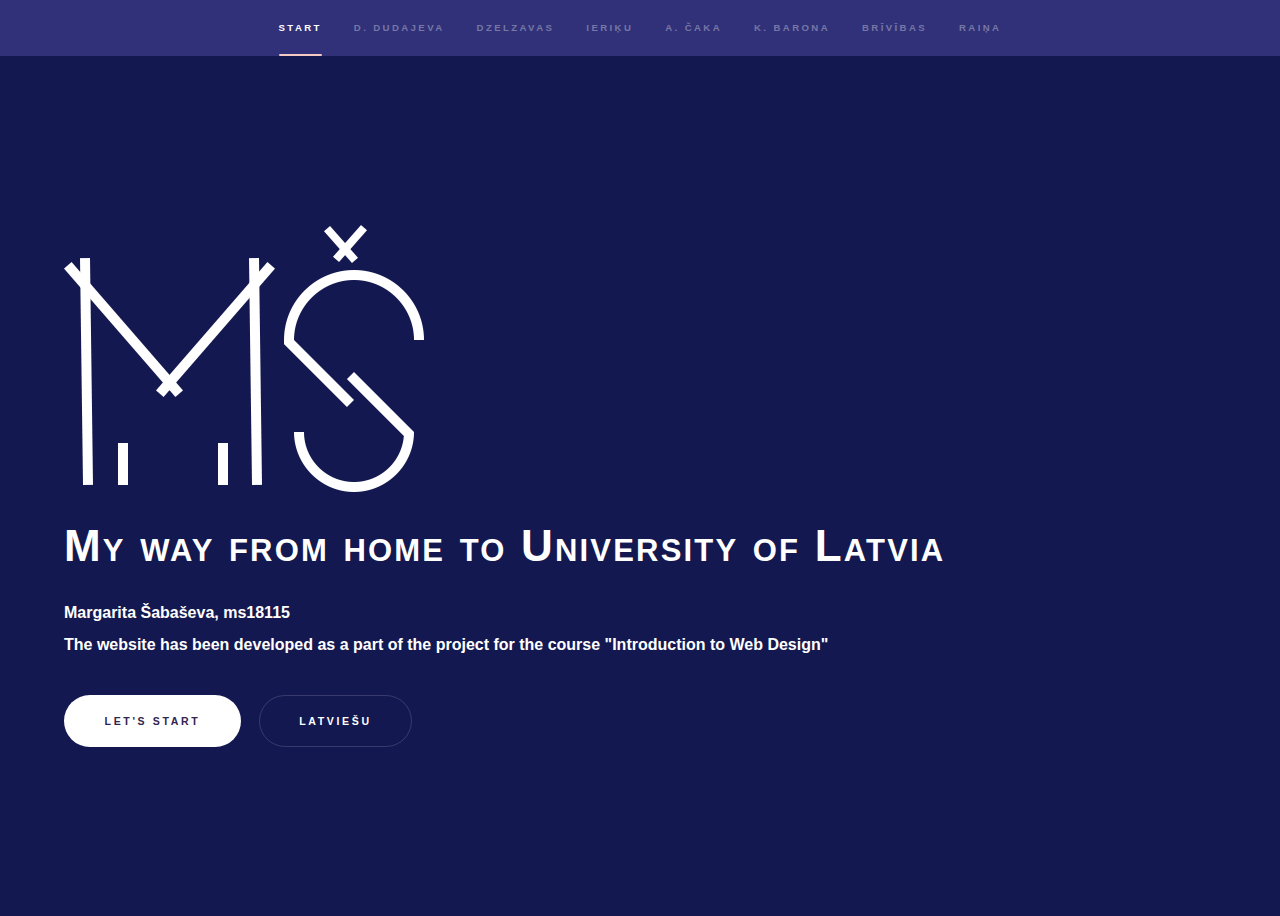
==== index.html @ 5b05e824 "Uploaded latvian version of the site, changed intro to english" ====
<!DOCTYPE HTML>
<html>
	<head>
		<title>My way – Margarita Šabaševa</title>
		<meta charset="utf-8" />
		<meta name="viewport" content="width=device-width, initial-scale=1, user-scalable=no" />
		<link rel="stylesheet" href="assets/css/main.css" />
		<noscript><link rel="stylesheet" href="assets/css/noscript.css" /></noscript>
	</head>
	<body class="is-preload">

		<!-- Sidebar -->
			<section id="sidebar">
				<div class="inner">
					<nav>
						<ul>
							<li><a href="index.html" class="active">Start</a></li>
							<li><a href="dudajeva.html">D. Dudajeva</a></li>
							<li><a href="dzelzavas.html">Dzelzavas</a></li>
							<li><a href="ieriku.html">Ieriķu</a></li>
							<li><a href="caka.html">A. Čaka</a></li>
							<li><a href="barona.html">K. Barona</a></li>
							<li><a href="brivibas.html">Brīvības</a></li>
							<li><a href="raina.html">Raiņa</a></li>
						</ul>
					</nav>
				</div>
			</section>

		<!-- Wrapper -->
			<div id="wrapper">

				<!-- Intro -->
					<section id="intro" class="wrapper style1 fullscreen fade-up">
						<div class="inner">
							<span class="icon">
								<img src="images/MS-logo-balts.png" alt=""/>
							</span>
							<h1>My way from home to University of Latvia</h1>
							<h4>Margarita Šabaševa, ms18115</h3>
							<h4 class="p-b">The website has been developed as a part of the project for the course "Introduction to Web Design"<h3>
							<ul class="actions">
								<li><a href="dudajeva.html" class="button  primary">Let's start</a></li>
								<li><a href="dudajeva.html" class="button ">Latviešu</a></li>
							</ul>
						</div>
					</section>

		<!-- Scripts -->
			<script src="assets/js/jquery.min.js"></script>
			<script src="assets/js/jquery.scrollex.min.js"></script>
			<script src="assets/js/jquery.scrolly.min.js"></script>
			<script src="assets/js/browser.min.js"></script>
			<script src="assets/js/breakpoints.min.js"></script>
			<script src="assets/js/util.js"></script>
			<script src="assets/js/main.js"></script>

	</body>
</html>
---- assets/css/main.css ----
@import url(fontawesome-all.min.css);

html, body, div, span, applet, object,
iframe, h1, h2, h3, h4, h5, h6, p, blockquote,
pre, a, abbr, acronym, address, big, cite,
code, del, dfn, em, img, ins, kbd, q, s, samp,
small, strike, strong, sub, sup, tt, var, b,
u, i, center, dl, dt, dd, ol, ul, li, fieldset,
form, label, legend, table, caption, tbody,
tfoot, thead, tr, th, td, article, aside,
canvas, details, embed, figure, figcaption,
footer, header, hgroup, menu, nav, output, ruby,
section, summary, time, mark, audio, video {
	margin: 0;
	padding: 0;
	border: 0;
	font-size: 100%;
	font: inherit;
	vertical-align: baseline;}

article, aside, details, figcaption, figure,
footer, header, hgroup, menu, nav, section {
	display: block;}

body {
	line-height: 1;
}

ol, ul {
	list-style: none;
}

blockquote, q {
	quotes: none;
}

	blockquote:before, blockquote:after, q:before, q:after {
		content: '';
		content: none;
	}

table {
	border-collapse: collapse;
	border-spacing: 0;
}

body {
	-webkit-text-size-adjust: none;
}

mark {
	background-color: transparent;
	color: inherit;
}

input::-moz-focus-inner {
	border: 0;
	padding: 0;
}

input, select, textarea {
	-moz-appearance: none;
	-webkit-appearance: none;
	-ms-appearance: none;
	appearance: none;
}

/* Basic */

	@-ms-viewport {
		width: device-width;
	}

	body {
		-ms-overflow-style: scrollbar;
	}

	@media screen and (max-width: 480px) {

		html, body {
			min-width: 320px;
		}

	}

	html {
		box-sizing: border-box;
	}

	*, *:before, *:after {
		box-sizing: inherit;
	}

	body {
		background: #141850;
	}

		body.is-preload *, body.is-preload *:before, body.is-preload *:after {
			-moz-animation: none !important;
			-webkit-animation: none !important;
			-ms-animation: none !important;
			animation: none !important;
			-moz-transition: none !important;
			-webkit-transition: none !important;
			-ms-transition: none !important;
			transition: none !important;
		}

/* Type */

	body, input, select, textarea {
		color: rgba(255, 255, 255, 255);
		font-family: Arial, Helvetica, sans-serif;
		font-size: 16.5pt;
		font-weight: normal;
		line-height: 1.75;
	}

		@media screen and (max-width: 1680px) {

			body, input, select, textarea {
				font-size: 13pt;
			}

		}

		@media screen and (max-width: 1280px) {

			body, input, select, textarea {
				font-size: 12pt;
			}

		}

		@media screen and (max-width: 360px) {

			body, input, select, textarea {
				font-size: 11pt;
			}

		}

	a {
		-moz-transition: color 0.2s ease, border-bottom-color 0.2s ease;
		-webkit-transition: color 0.2s ease, border-bottom-color 0.2s ease;
		-ms-transition: color 0.2s ease, border-bottom-color 0.2s ease;
		transition: color 0.2s ease, border-bottom-color 0.2s ease;
		border-bottom: dotted 1px rgba(255, 255, 255, 0.35);
		color: inherit;
		text-decoration: none;
	}

		a:hover {
			border-bottom-color: transparent;
			color: #ffffff;
		}

	strong, b {
		color: #ffffff;
		font-weight: bold;
	}

	em, i {
		font-style: italic;
	}

	p {
		margin: 0 0 2em 0;
	}

	h1, h2, h3, h4, h5, h6 {
		color: #ffffff;
		font-weight: bold;
		line-height: 1.5;
		margin: 0 0 0.5em 0;
	}

		h1 a, h2 a, h3 a, h4 a, h5 a, h6 a {
			color: inherit;
			text-decoration: none;
		}

	h1 {
		font-size: 2.75em;
		letter-spacing: 0.05em;
		font-variant: small-caps;
	}

		h1.major {
			margin: 0 0 1.3em 0;
			position: relative;
			padding-bottom: 0.35em;
		}

			h1.major:after {
				background-image: -moz-linear-gradient(to right, #6666ff, #f5cac2);
				background-image: -webkit-linear-gradient(to right, #6666ff, #f5cac2);
				background-image: -ms-linear-gradient(to right, #6666ff, #f5cac2);
				background-image: linear-gradient(to right, #6666ff, #f5cac2);
				-moz-transition: max-width 0.2s ease;
				-webkit-transition: max-width 0.2s ease;
				-ms-transition: max-width 0.2s ease;
				transition: max-width 0.2s ease;
				border-radius: 0.2em;
				bottom: 0;
				content: '';
				height: 0.05em;
				position: absolute;
				right: 0;
				width: 100%;
			}

	h2 {
		font-size: 1.75em;
	}

	h3 {
		font-size: 1.1em;
	}

	h4 {
		font-size: 1em;
	}

	h5 {
		font-size: 0.8em;
	}

	h6 {
		font-size: 0.6em;
	}

	@media screen and (max-width: 736px) {

		h1 {
			font-size: 2em;
		}

		h2 {
			font-size: 1.25em;
		}

		h3 {
			font-size: 1em;
		}

		h4 {
			font-size: 0.8em;
		}

		h5 {
			font-size: 0.6em;
		}

		h6 {
			font-size: 0.6em;
		}

	}

	sub {
		font-size: 0.8em;
		position: relative;
		top: 0.5em;
	}

	sup {
		font-size: 0.8em;
		position: relative;
		top: -0.5em;
	}

	blockquote {
		border-left: solid 4px rgba(255, 255, 255, 0.15);
		font-style: italic;
		margin: 0 0 2em 0;
		padding: 0.5em 0 0.5em 2em;
	}

	code {
		background: rgba(255, 255, 255, 0.05);
		border-radius: 0.25em;
		border: solid 1px rgba(255, 255, 255, 0.15);
		font-family: "Courier New", monospace;
		font-size: 0.9em;
		margin: 0 0.25em;
		padding: 0.25em 0.65em;
	}

	pre {
		-webkit-overflow-scrolling: touch;
		font-family: "Courier New", monospace;
		font-size: 0.9em;
		margin: 0 0 2em 0;
	}

		pre code {
			display: block;
			line-height: 1.75em;
			padding: 1em 1.5em;
			overflow-x: auto;
		}

	hr {
		border: 0;
		border-bottom: solid 1px rgba(255, 255, 255, 0.15);
		margin: 2em 0;
	}

		hr.major {
			margin: 3em 0;
		}

	.align-left {
		text-align: left;
	}

	.align-center {
		text-align: center;
	}

	.align-right {
		text-align: right;
	}

/* Row */

	.row {
		display: flex;
		flex-wrap: wrap;
		box-sizing: border-box;
		align-items: stretch;
	}

		.row > * {
			box-sizing: border-box;
		}

		.row.gtr-uniform > * > :last-child {
			margin-bottom: 0;
		}

		.row.aln-left {
			justify-content: flex-start;
		}

		.row.aln-center {
			justify-content: center;
		}

		.row.aln-right {
			justify-content: flex-end;
		}

		.row.aln-top {
			align-items: flex-start;
		}

		.row.aln-middle {
			align-items: center;
		}

		.row.aln-bottom {
			align-items: flex-end;
		}

		.row > .imp {
			order: -1;
		}

		.row > .col-1 {
			width: 8.33333%;
		}

		.row > .off-1 {
			margin-left: 8.33333%;
		}

		.row > .col-2 {
			width: 16.66667%;
		}

		.row > .off-2 {
			margin-left: 16.66667%;
		}

		.row > .col-3 {
			width: 25%;
		}

		.row > .off-3 {
			margin-left: 25%;
		}

		.row > .col-4 {
			width: 33.33333%;
		}

		.row > .off-4 {
			margin-left: 33.33333%;
		}

		.row > .col-5 {
			width: 41.66667%;
		}

		.row > .off-5 {
			margin-left: 41.66667%;
		}

		.row > .col-6 {
			width: 50%;
		}

		.row > .off-6 {
			margin-left: 50%;
		}

		.row > .col-7 {
			width: 58.33333%;
		}

		.row > .off-7 {
			margin-left: 58.33333%;
		}

		.row > .col-8 {
			width: 66.66667%;
		}

		.row > .off-8 {
			margin-left: 66.66667%;
		}

		.row > .col-9 {
			width: 75%;
		}

		.row > .off-9 {
			margin-left: 75%;
		}

		.row > .col-10 {
			width: 83.33333%;
		}

		.row > .off-10 {
			margin-left: 83.33333%;
		}

		.row > .col-11 {
			width: 91.66667%;
		}

		.row > .off-11 {
			margin-left: 91.66667%;
		}

		.row > .col-12 {
			width: 100%;
		}

		.row > .off-12 {
			margin-left: 100%;
		}

		.row.gtr-0 {
			margin-top: 0;
			margin-left: 0em;
		}

			.row.gtr-0 > * {
				padding: 0 0 0 0em;
			}

			.row.gtr-0.gtr-uniform {
				margin-top: 0em;
			}

				.row.gtr-0.gtr-uniform > * {
					padding-top: 0em;
				}

		.row.gtr-25 {
			margin-top: 0;
			margin-left: -0.375em;
		}

			.row.gtr-25 > * {
				padding: 0 0 0 0.375em;
			}

			.row.gtr-25.gtr-uniform {
				margin-top: -0.375em;
			}

				.row.gtr-25.gtr-uniform > * {
					padding-top: 0.375em;
				}

		.row.gtr-50 {
			margin-top: 0;
			margin-left: -0.75em;
		}

			.row.gtr-50 > * {
				padding: 0 0 0 0.75em;
			}

			.row.gtr-50.gtr-uniform {
				margin-top: -0.75em;
			}

				.row.gtr-50.gtr-uniform > * {
					padding-top: 0.75em;
				}

		.row {
			margin-top: 0;
			margin-left: -1.5em;
		}

			.row > * {
				padding: 0 0 0 1.5em;
			}

			.row.gtr-uniform {
				margin-top: -1.5em;
			}

				.row.gtr-uniform > * {
					padding-top: 1.5em;
				}

		.row.gtr-150 {
			margin-top: 0;
			margin-left: -2.25em;
		}

			.row.gtr-150 > * {
				padding: 0 0 0 2.25em;
			}

			.row.gtr-150.gtr-uniform {
				margin-top: -2.25em;
			}

				.row.gtr-150.gtr-uniform > * {
					padding-top: 2.25em;
				}

		.row.gtr-200 {
			margin-top: 0;
			margin-left: -3em;
		}

			.row.gtr-200 > * {
				padding: 0 0 0 3em;
			}

			.row.gtr-200.gtr-uniform {
				margin-top: -3em;
			}

				.row.gtr-200.gtr-uniform > * {
					padding-top: 3em;
				}

		@media screen and (max-width: 1680px) {

			.row {
				display: flex;
				flex-wrap: wrap;
				box-sizing: border-box;
				align-items: stretch;
			}

				.row > * {
					box-sizing: border-box;
				}

				.row.gtr-uniform > * > :last-child {
					margin-bottom: 0;
				}

				.row.aln-left {
					justify-content: flex-start;
				}

				.row.aln-center {
					justify-content: center;
				}

				.row.aln-right {
					justify-content: flex-end;
				}

				.row.aln-top {
					align-items: flex-start;
				}

				.row.aln-middle {
					align-items: center;
				}

				.row.aln-bottom {
					align-items: flex-end;
				}

				.row > .imp-xlarge {
					order: -1;
				}

				.row > .col-1-xlarge {
					width: 8.33333%;
				}

				.row > .off-1-xlarge {
					margin-left: 8.33333%;
				}

				.row > .col-2-xlarge {
					width: 16.66667%;
				}

				.row > .off-2-xlarge {
					margin-left: 16.66667%;
				}

				.row > .col-3-xlarge {
					width: 25%;
				}

				.row > .off-3-xlarge {
					margin-left: 25%;
				}

				.row > .col-4-xlarge {
					width: 33.33333%;
				}

				.row > .off-4-xlarge {
					margin-left: 33.33333%;
				}

				.row > .col-5-xlarge {
					width: 41.66667%;
				}

				.row > .off-5-xlarge {
					margin-left: 41.66667%;
				}

				.row > .col-6-xlarge {
					width: 50%;
				}

				.row > .off-6-xlarge {
					margin-left: 50%;
				}

				.row > .col-7-xlarge {
					width: 58.33333%;
				}

				.row > .off-7-xlarge {
					margin-left: 58.33333%;
				}

				.row > .col-8-xlarge {
					width: 66.66667%;
				}

				.row > .off-8-xlarge {
					margin-left: 66.66667%;
				}

				.row > .col-9-xlarge {
					width: 75%;
				}

				.row > .off-9-xlarge {
					margin-left: 75%;
				}

				.row > .col-10-xlarge {
					width: 83.33333%;
				}

				.row > .off-10-xlarge {
					margin-left: 83.33333%;
				}

				.row > .col-11-xlarge {
					width: 91.66667%;
				}

				.row > .off-11-xlarge {
					margin-left: 91.66667%;
				}

				.row > .col-12-xlarge {
					width: 100%;
				}

				.row > .off-12-xlarge {
					margin-left: 100%;
				}

				.row.gtr-0 {
					margin-top: 0;
					margin-left: 0em;
				}

					.row.gtr-0 > * {
						padding: 0 0 0 0em;
					}

					.row.gtr-0.gtr-uniform {
						margin-top: 0em;
					}

						.row.gtr-0.gtr-uniform > * {
							padding-top: 0em;
						}

				.row.gtr-25 {
					margin-top: 0;
					margin-left: -0.375em;
				}

					.row.gtr-25 > * {
						padding: 0 0 0 0.375em;
					}

					.row.gtr-25.gtr-uniform {
						margin-top: -0.375em;
					}

						.row.gtr-25.gtr-uniform > * {
							padding-top: 0.375em;
						}

				.row.gtr-50 {
					margin-top: 0;
					margin-left: -0.75em;
				}

					.row.gtr-50 > * {
						padding: 0 0 0 0.75em;
					}

					.row.gtr-50.gtr-uniform {
						margin-top: -0.75em;
					}

						.row.gtr-50.gtr-uniform > * {
							padding-top: 0.75em;
						}

				.row {
					margin-top: 0;
					margin-left: -1.5em;
				}

					.row > * {
						padding: 0 0 0 1.5em;
					}

					.row.gtr-uniform {
						margin-top: -1.5em;
					}

						.row.gtr-uniform > * {
							padding-top: 1.5em;
						}

				.row.gtr-150 {
					margin-top: 0;
					margin-left: -2.25em;
				}

					.row.gtr-150 > * {
						padding: 0 0 0 2.25em;
					}

					.row.gtr-150.gtr-uniform {
						margin-top: -2.25em;
					}

						.row.gtr-150.gtr-uniform > * {
							padding-top: 2.25em;
						}

				.row.gtr-200 {
					margin-top: 0;
					margin-left: -3em;
				}

					.row.gtr-200 > * {
						padding: 0 0 0 3em;
					}

					.row.gtr-200.gtr-uniform {
						margin-top: -3em;
					}

						.row.gtr-200.gtr-uniform > * {
							padding-top: 3em;
						}

		}

		@media screen and (max-width: 1280px) {

			.row {
				display: flex;
				flex-wrap: wrap;
				box-sizing: border-box;
				align-items: stretch;
			}

				.row > * {
					box-sizing: border-box;
				}

				.row.gtr-uniform > * > :last-child {
					margin-bottom: 0;
				}

				.row.aln-left {
					justify-content: flex-start;
				}

				.row.aln-center {
					justify-content: center;
				}

				.row.aln-right {
					justify-content: flex-end;
				}

				.row.aln-top {
					align-items: flex-start;
				}

				.row.aln-middle {
					align-items: center;
				}

				.row.aln-bottom {
					align-items: flex-end;
				}

				.row > .imp-large {
					order: -1;
				}

				.row > .col-1-large {
					width: 8.33333%;
				}

				.row > .off-1-large {
					margin-left: 8.33333%;
				}

				.row > .col-2-large {
					width: 16.66667%;
				}

				.row > .off-2-large {
					margin-left: 16.66667%;
				}

				.row > .col-3-large {
					width: 25%;
				}

				.row > .off-3-large {
					margin-left: 25%;
				}

				.row > .col-4-large {
					width: 33.33333%;
				}

				.row > .off-4-large {
					margin-left: 33.33333%;
				}

				.row > .col-5-large {
					width: 41.66667%;
				}

				.row > .off-5-large {
					margin-left: 41.66667%;
				}

				.row > .col-6-large {
					width: 50%;
				}

				.row > .off-6-large {
					margin-left: 50%;
				}

				.row > .col-7-large {
					width: 58.33333%;
				}

				.row > .off-7-large {
					margin-left: 58.33333%;
				}

				.row > .col-8-large {
					width: 66.66667%;
				}

				.row > .off-8-large {
					margin-left: 66.66667%;
				}

				.row > .col-9-large {
					width: 75%;
				}

				.row > .off-9-large {
					margin-left: 75%;
				}

				.row > .col-10-large {
					width: 83.33333%;
				}

				.row > .off-10-large {
					margin-left: 83.33333%;
				}

				.row > .col-11-large {
					width: 91.66667%;
				}

				.row > .off-11-large {
					margin-left: 91.66667%;
				}

				.row > .col-12-large {
					width: 100%;
				}

				.row > .off-12-large {
					margin-left: 100%;
				}

				.row.gtr-0 {
					margin-top: 0;
					margin-left: 0em;
				}

					.row.gtr-0 > * {
						padding: 0 0 0 0em;
					}

					.row.gtr-0.gtr-uniform {
						margin-top: 0em;
					}

						.row.gtr-0.gtr-uniform > * {
							padding-top: 0em;
						}

				.row.gtr-25 {
					margin-top: 0;
					margin-left: -0.375em;
				}

					.row.gtr-25 > * {
						padding: 0 0 0 0.375em;
					}

					.row.gtr-25.gtr-uniform {
						margin-top: -0.375em;
					}

						.row.gtr-25.gtr-uniform > * {
							padding-top: 0.375em;
						}

				.row.gtr-50 {
					margin-top: 0;
					margin-left: -0.75em;
				}

					.row.gtr-50 > * {
						padding: 0 0 0 0.75em;
					}

					.row.gtr-50.gtr-uniform {
						margin-top: -0.75em;
					}

						.row.gtr-50.gtr-uniform > * {
							padding-top: 0.75em;
						}

				.row {
					margin-top: 0;
					margin-left: -1.5em;
				}

					.row > * {
						padding: 0 0 0 1.5em;
					}

					.row.gtr-uniform {
						margin-top: -1.5em;
					}

						.row.gtr-uniform > * {
							padding-top: 1.5em;
						}

				.row.gtr-150 {
					margin-top: 0;
					margin-left: -2.25em;
				}

					.row.gtr-150 > * {
						padding: 0 0 0 2.25em;
					}

					.row.gtr-150.gtr-uniform {
						margin-top: -2.25em;
					}

						.row.gtr-150.gtr-uniform > * {
							padding-top: 2.25em;
						}

				.row.gtr-200 {
					margin-top: 0;
					margin-left: -3em;
				}

					.row.gtr-200 > * {
						padding: 0 0 0 3em;
					}

					.row.gtr-200.gtr-uniform {
						margin-top: -3em;
					}

						.row.gtr-200.gtr-uniform > * {
							padding-top: 3em;
						}

		}

		@media screen and (max-width: 980px) {

			.row {
				display: flex;
				flex-wrap: wrap;
				box-sizing: border-box;
				align-items: stretch;
			}

				.row > * {
					box-sizing: border-box;
				}

				.row.gtr-uniform > * > :last-child {
					margin-bottom: 0;
				}

				.row.aln-left {
					justify-content: flex-start;
				}

				.row.aln-center {
					justify-content: center;
				}

				.row.aln-right {
					justify-content: flex-end;
				}

				.row.aln-top {
					align-items: flex-start;
				}

				.row.aln-middle {
					align-items: center;
				}

				.row.aln-bottom {
					align-items: flex-end;
				}

				.row > .imp-medium {
					order: -1;
				}

				.row > .col-1-medium {
					width: 8.33333%;
				}

				.row > .off-1-medium {
					margin-left: 8.33333%;
				}

				.row > .col-2-medium {
					width: 16.66667%;
				}

				.row > .off-2-medium {
					margin-left: 16.66667%;
				}

				.row > .col-3-medium {
					width: 25%;
				}

				.row > .off-3-medium {
					margin-left: 25%;
				}

				.row > .col-4-medium {
					width: 33.33333%;
				}

				.row > .off-4-medium {
					margin-left: 33.33333%;
				}

				.row > .col-5-medium {
					width: 41.66667%;
				}

				.row > .off-5-medium {
					margin-left: 41.66667%;
				}

				.row > .col-6-medium {
					width: 50%;
				}

				.row > .off-6-medium {
					margin-left: 50%;
				}

				.row > .col-7-medium {
					width: 58.33333%;
				}

				.row > .off-7-medium {
					margin-left: 58.33333%;
				}

				.row > .col-8-medium {
					width: 66.66667%;
				}

				.row > .off-8-medium {
					margin-left: 66.66667%;
				}

				.row > .col-9-medium {
					width: 75%;
				}

				.row > .off-9-medium {
					margin-left: 75%;
				}

				.row > .col-10-medium {
					width: 83.33333%;
				}

				.row > .off-10-medium {
					margin-left: 83.33333%;
				}

				.row > .col-11-medium {
					width: 91.66667%;
				}

				.row > .off-11-medium {
					margin-left: 91.66667%;
				}

				.row > .col-12-medium {
					width: 100%;
				}

				.row > .off-12-medium {
					margin-left: 100%;
				}

				.row.gtr-0 {
					margin-top: 0;
					margin-left: 0em;
				}

					.row.gtr-0 > * {
						padding: 0 0 0 0em;
					}

					.row.gtr-0.gtr-uniform {
						margin-top: 0em;
					}

						.row.gtr-0.gtr-uniform > * {
							padding-top: 0em;
						}

				.row.gtr-25 {
					margin-top: 0;
					margin-left: -0.375em;
				}

					.row.gtr-25 > * {
						padding: 0 0 0 0.375em;
					}

					.row.gtr-25.gtr-uniform {
						margin-top: -0.375em;
					}

						.row.gtr-25.gtr-uniform > * {
							padding-top: 0.375em;
						}

				.row.gtr-50 {
					margin-top: 0;
					margin-left: -0.75em;
				}

					.row.gtr-50 > * {
						padding: 0 0 0 0.75em;
					}

					.row.gtr-50.gtr-uniform {
						margin-top: -0.75em;
					}

						.row.gtr-50.gtr-uniform > * {
							padding-top: 0.75em;
						}

				.row {
					margin-top: 0;
					margin-left: -1.5em;
				}

					.row > * {
						padding: 0 0 0 1.5em;
					}

					.row.gtr-uniform {
						margin-top: -1.5em;
					}

						.row.gtr-uniform > * {
							padding-top: 1.5em;
						}

				.row.gtr-150 {
					margin-top: 0;
					margin-left: -2.25em;
				}

					.row.gtr-150 > * {
						padding: 0 0 0 2.25em;
					}

					.row.gtr-150.gtr-uniform {
						margin-top: -2.25em;
					}

						.row.gtr-150.gtr-uniform > * {
							padding-top: 2.25em;
						}

				.row.gtr-200 {
					margin-top: 0;
					margin-left: -3em;
				}

					.row.gtr-200 > * {
						padding: 0 0 0 3em;
					}

					.row.gtr-200.gtr-uniform {
						margin-top: -3em;
					}

						.row.gtr-200.gtr-uniform > * {
							padding-top: 3em;
						}

		}

		@media screen and (max-width: 736px) {

			.row {
				display: flex;
				flex-wrap: wrap;
				box-sizing: border-box;
				align-items: stretch;
			}

				.row > * {
					box-sizing: border-box;
				}

				.row.gtr-uniform > * > :last-child {
					margin-bottom: 0;
				}

				.row.aln-left {
					justify-content: flex-start;
				}

				.row.aln-center {
					justify-content: center;
				}

				.row.aln-right {
					justify-content: flex-end;
				}

				.row.aln-top {
					align-items: flex-start;
				}

				.row.aln-middle {
					align-items: center;
				}

				.row.aln-bottom {
					align-items: flex-end;
				}

				.row > .imp-small {
					order: -1;
				}

				.row > .col-1-small {
					width: 8.33333%;
				}

				.row > .off-1-small {
					margin-left: 8.33333%;
				}

				.row > .col-2-small {
					width: 16.66667%;
				}

				.row > .off-2-small {
					margin-left: 16.66667%;
				}

				.row > .col-3-small {
					width: 25%;
				}

				.row > .off-3-small {
					margin-left: 25%;
				}

				.row > .col-4-small {
					width: 33.33333%;
				}

				.row > .off-4-small {
					margin-left: 33.33333%;
				}

				.row > .col-5-small {
					width: 41.66667%;
				}

				.row > .off-5-small {
					margin-left: 41.66667%;
				}

				.row > .col-6-small {
					width: 50%;
				}

				.row > .off-6-small {
					margin-left: 50%;
				}

				.row > .col-7-small {
					width: 58.33333%;
				}

				.row > .off-7-small {
					margin-left: 58.33333%;
				}

				.row > .col-8-small {
					width: 66.66667%;
				}

				.row > .off-8-small {
					margin-left: 66.66667%;
				}

				.row > .col-9-small {
					width: 75%;
				}

				.row > .off-9-small {
					margin-left: 75%;
				}

				.row > .col-10-small {
					width: 83.33333%;
				}

				.row > .off-10-small {
					margin-left: 83.33333%;
				}

				.row > .col-11-small {
					width: 91.66667%;
				}

				.row > .off-11-small {
					margin-left: 91.66667%;
				}

				.row > .col-12-small {
					width: 100%;
				}

				.row > .off-12-small {
					margin-left: 100%;
				}

				.row.gtr-0 {
					margin-top: 0;
					margin-left: 0em;
				}

					.row.gtr-0 > * {
						padding: 0 0 0 0em;
					}

					.row.gtr-0.gtr-uniform {
						margin-top: 0em;
					}

						.row.gtr-0.gtr-uniform > * {
							padding-top: 0em;
						}

				.row.gtr-25 {
					margin-top: 0;
					margin-left: -0.375em;
				}

					.row.gtr-25 > * {
						padding: 0 0 0 0.375em;
					}

					.row.gtr-25.gtr-uniform {
						margin-top: -0.375em;
					}

						.row.gtr-25.gtr-uniform > * {
							padding-top: 0.375em;
						}

				.row.gtr-50 {
					margin-top: 0;
					margin-left: -0.75em;
				}

					.row.gtr-50 > * {
						padding: 0 0 0 0.75em;
					}

					.row.gtr-50.gtr-uniform {
						margin-top: -0.75em;
					}

						.row.gtr-50.gtr-uniform > * {
							padding-top: 0.75em;
						}

				.row {
					margin-top: 0;
					margin-left: -1.5em;
				}

					.row > * {
						padding: 0 0 0 1.5em;
					}

					.row.gtr-uniform {
						margin-top: -1.5em;
					}

						.row.gtr-uniform > * {
							padding-top: 1.5em;
						}

				.row.gtr-150 {
					margin-top: 0;
					margin-left: -2.25em;
				}

					.row.gtr-150 > * {
						padding: 0 0 0 2.25em;
					}

					.row.gtr-150.gtr-uniform {
						margin-top: -2.25em;
					}

						.row.gtr-150.gtr-uniform > * {
							padding-top: 2.25em;
						}

				.row.gtr-200 {
					margin-top: 0;
					margin-left: -3em;
				}

					.row.gtr-200 > * {
						padding: 0 0 0 3em;
					}

					.row.gtr-200.gtr-uniform {
						margin-top: -3em;
					}

						.row.gtr-200.gtr-uniform > * {
							padding-top: 3em;
						}

		}

		@media screen and (max-width: 480px) {

			.row {
				display: flex;
				flex-wrap: wrap;
				box-sizing: border-box;
				align-items: stretch;
			}

				.row > * {
					box-sizing: border-box;
				}

				.row.gtr-uniform > * > :last-child {
					margin-bottom: 0;
				}

				.row.aln-left {
					justify-content: flex-start;
				}

				.row.aln-center {
					justify-content: center;
				}

				.row.aln-right {
					justify-content: flex-end;
				}

				.row.aln-top {
					align-items: flex-start;
				}

				.row.aln-middle {
					align-items: center;
				}

				.row.aln-bottom {
					align-items: flex-end;
				}

				.row > .imp-xsmall {
					order: -1;
				}

				.row > .col-1-xsmall {
					width: 8.33333%;
				}

				.row > .off-1-xsmall {
					margin-left: 8.33333%;
				}

				.row > .col-2-xsmall {
					width: 16.66667%;
				}

				.row > .off-2-xsmall {
					margin-left: 16.66667%;
				}

				.row > .col-3-xsmall {
					width: 25%;
				}

				.row > .off-3-xsmall {
					margin-left: 25%;
				}

				.row > .col-4-xsmall {
					width: 33.33333%;
				}

				.row > .off-4-xsmall {
					margin-left: 33.33333%;
				}

				.row > .col-5-xsmall {
					width: 41.66667%;
				}

				.row > .off-5-xsmall {
					margin-left: 41.66667%;
				}

				.row > .col-6-xsmall {
					width: 50%;
				}

				.row > .off-6-xsmall {
					margin-left: 50%;
				}

				.row > .col-7-xsmall {
					width: 58.33333%;
				}

				.row > .off-7-xsmall {
					margin-left: 58.33333%;
				}

				.row > .col-8-xsmall {
					width: 66.66667%;
				}

				.row > .off-8-xsmall {
					margin-left: 66.66667%;
				}

				.row > .col-9-xsmall {
					width: 75%;
				}

				.row > .off-9-xsmall {
					margin-left: 75%;
				}

				.row > .col-10-xsmall {
					width: 83.33333%;
				}

				.row > .off-10-xsmall {
					margin-left: 83.33333%;
				}

				.row > .col-11-xsmall {
					width: 91.66667%;
				}

				.row > .off-11-xsmall {
					margin-left: 91.66667%;
				}

				.row > .col-12-xsmall {
					width: 100%;
				}

				.row > .off-12-xsmall {
					margin-left: 100%;
				}

				.row.gtr-0 {
					margin-top: 0;
					margin-left: 0em;
				}

					.row.gtr-0 > * {
						padding: 0 0 0 0em;
					}

					.row.gtr-0.gtr-uniform {
						margin-top: 0em;
					}

						.row.gtr-0.gtr-uniform > * {
							padding-top: 0em;
						}

				.row.gtr-25 {
					margin-top: 0;
					margin-left: -0.375em;
				}

					.row.gtr-25 > * {
						padding: 0 0 0 0.375em;
					}

					.row.gtr-25.gtr-uniform {
						margin-top: -0.375em;
					}

						.row.gtr-25.gtr-uniform > * {
							padding-top: 0.375em;
						}

				.row.gtr-50 {
					margin-top: 0;
					margin-left: -0.75em;
				}

					.row.gtr-50 > * {
						padding: 0 0 0 0.75em;
					}

					.row.gtr-50.gtr-uniform {
						margin-top: -0.75em;
					}

						.row.gtr-50.gtr-uniform > * {
							padding-top: 0.75em;
						}

				.row {
					margin-top: 0;
					margin-left: -1.5em;
				}

					.row > * {
						padding: 0 0 0 1.5em;
					}

					.row.gtr-uniform {
						margin-top: -1.5em;
					}

						.row.gtr-uniform > * {
							padding-top: 1.5em;
						}

				.row.gtr-150 {
					margin-top: 0;
					margin-left: -2.25em;
				}

					.row.gtr-150 > * {
						padding: 0 0 0 2.25em;
					}

					.row.gtr-150.gtr-uniform {
						margin-top: -2.25em;
					}

						.row.gtr-150.gtr-uniform > * {
							padding-top: 2.25em;
						}

				.row.gtr-200 {
					margin-top: 0;
					margin-left: -3em;
				}

					.row.gtr-200 > * {
						padding: 0 0 0 3em;
					}

					.row.gtr-200.gtr-uniform {
						margin-top: -3em;
					}

						.row.gtr-200.gtr-uniform > * {
							padding-top: 3em;
						}

		}

/* Box */

	.box {
		border-radius: 0.25em;
		border: solid 1px rgba(255, 255, 255, 0.15);
		margin-bottom: 2em;
		padding: 1.5em;
	}

		.box > :last-child,
		.box > :last-child > :last-child,
		.box > :last-child > :last-child > :last-child {
			margin-bottom: 0;
		}

		.box.alt {
			border: 0;
			border-radius: 0;
			padding: 0;
		}

/* Button */

	input[type="submit"],
	input[type="reset"],
	input[type="button"],
	button,
	.button {
		-moz-appearance: none;
		-webkit-appearance: none;
		-ms-appearance: none;
		appearance: none;
		-moz-transition: border-color 0.2s ease;
		-webkit-transition: border-color 0.2s ease;
		-ms-transition: border-color 0.2s ease;
		transition: border-color 0.2s ease;
		background-color: transparent;
		border: solid 1px !important;
		border-color: rgba(255, 255, 255, 0.15) !important;
		border-radius: 3em;
		color: #ffffff !important;
		cursor: pointer;
		display: inline-block;
		font-size: 0.6em;
		font-weight: bold;
		height: calc(4.75em + 2px);
		letter-spacing: 0.25em;
		line-height: 4.75em;
		outline: 0;
		padding: 0 3.75em;
		position: relative;
		text-align: center;
		text-decoration: none;
		text-transform: uppercase;
		white-space: nowrap;
	}

		input[type="submit"]:after,
		input[type="reset"]:after,
		input[type="button"]:after,
		button:after,
		.button:after {
			-moz-transform: scale(0.25);
			-webkit-transform: scale(0.25);
			-ms-transform: scale(0.25);
			transform: scale(0.25);
			pointer-events: none;
			-moz-transition: opacity 0.2s ease, -moz-transform 0.2s ease;
			-webkit-transition: opacity 0.2s ease, -webkit-transform 0.2s ease;
			-ms-transition: opacity 0.2s ease, -ms-transform 0.2s ease;
			transition: opacity 0.2s ease, transform 0.2s ease;
			background: #ffffff;
			border-radius: 3em;
			content: '';
			height: 100%;
			left: 0;
			opacity: 0;
			position: absolute;
			top: 0;
			width: 100%;
		}

		input[type="submit"].icon:before,
		input[type="reset"].icon:before,
		input[type="button"].icon:before,
		button.icon:before,
		.button.icon:before {
			margin-right: 0.75em;
		}

		input[type="submit"].fit,
		input[type="reset"].fit,
		input[type="button"].fit,
		button.fit,
		.button.fit {
			width: 100%;
		}

		input[type="submit"].small,
		input[type="reset"].small,
		input[type="button"].small,
		button.small,
		.button.small {
			font-size: 0.4em;
		}

		input[type="submit"].large,
		input[type="reset"].large,
		input[type="button"].large,
		button.large,
		.button.large {
			font-size: 0.8em;
		}

		input[type="submit"].primary,
		input[type="reset"].primary,
		input[type="button"].primary,
		button.primary,
		.button.primary {
			background-color: #ffffff;
			color: #312450 !important;
		}

			input[type="submit"].primary:after,
			input[type="reset"].primary:after,
			input[type="button"].primary:after,
			button.primary:after,
			.button.primary:after {
				display: none;
			}

		input[type="submit"].disabled, input[type="submit"]:disabled,
		input[type="reset"].disabled,
		input[type="reset"]:disabled,
		input[type="button"].disabled,
		input[type="button"]:disabled,
		button.disabled,
		button:disabled,
		.button.disabled,
		.button:disabled {
			cursor: default;
			opacity: 0.5;
			pointer-events: none;
		}

		input[type="submit"]:hover,
		input[type="reset"]:hover,
		input[type="button"]:hover,
		button:hover,
		.button:hover {
			border-color: rgba(255, 255, 255, 0.55) !important;
		}

			input[type="submit"]:hover:after,
			input[type="reset"]:hover:after,
			input[type="button"]:hover:after,
			button:hover:after,
			.button:hover:after {
				opacity: 0.05;
				-moz-transform: scale(1);
				-webkit-transform: scale(1);
				-ms-transform: scale(1);
				transform: scale(1);
			}

			input[type="submit"]:hover:active,
			input[type="reset"]:hover:active,
			input[type="button"]:hover:active,
			button:hover:active,
			.button:hover:active {
				border-color: #ffffff !important;
			}

				input[type="submit"]:hover:active:after,
				input[type="reset"]:hover:active:after,
				input[type="button"]:hover:active:after,
				button:hover:active:after,
				.button:hover:active:after {
					opacity: 0.1;
				}

/* Features */

	.features {
		display: -moz-flex;
		display: -webkit-flex;
		display: -ms-flex;
		display: flex;
		-moz-flex-wrap: wrap;
		-webkit-flex-wrap: wrap;
		-ms-flex-wrap: wrap;
		flex-wrap: wrap;
		border-radius: 0.25em;
		border: solid 1px rgba(255, 255, 255, 0.15);
		background: rgba(255, 255, 255, 0.05);
		margin: 0 0 2em 0;
	}

		.features section {
			padding: 3.5em 3em 1em 7em ;
			width: 50%;
			border-top: solid 1px rgba(255, 255, 255, 0.15);
			position: relative;
		}

			.features section:nth-child(-n + 2) {
				border-top-width: 0;
			}

			.features section:nth-child(2n) {
				border-left: solid 1px rgba(255, 255, 255, 0.15);
			}

			.features section .icon {
				-moz-transition: opacity 0.5s ease, -moz-transform 0.5s ease;
				-webkit-transition: opacity 0.5s ease, -webkit-transform 0.5s ease;
				-ms-transition: opacity 0.5s ease, -ms-transform 0.5s ease;
				transition: opacity 0.5s ease, transform 0.5s ease;
				-moz-transition-delay: 1s;
				-webkit-transition-delay: 1s;
				-ms-transition-delay: 1s;
				transition-delay: 1s;
				-moz-transform: scale(1);
				-webkit-transform: scale(1);
				-ms-transform: scale(1);
				transform: scale(1);
				position: absolute;
				left: 3em;
				top: 3em;
				opacity: 1;
			}

			.features section:nth-child(1) .icon {
				-moz-transition-delay: 0.15s;
				-webkit-transition-delay: 0.15s;
				-ms-transition-delay: 0.15s;
				transition-delay: 0.15s;
			}

			.features section:nth-child(2) .icon {
				-moz-transition-delay: 0.3s;
				-webkit-transition-delay: 0.3s;
				-ms-transition-delay: 0.3s;
				transition-delay: 0.3s;
			}

			.features section:nth-child(3) .icon {
				-moz-transition-delay: 0.45s;
				-webkit-transition-delay: 0.45s;
				-ms-transition-delay: 0.45s;
				transition-delay: 0.45s;
			}

			.features section:nth-child(4) .icon {
				-moz-transition-delay: 0.6s;
				-webkit-transition-delay: 0.6s;
				-ms-transition-delay: 0.6s;
				transition-delay: 0.6s;
			}

			.features section:nth-child(5) .icon {
				-moz-transition-delay: 0.75s;
				-webkit-transition-delay: 0.75s;
				-ms-transition-delay: 0.75s;
				transition-delay: 0.75s;
			}

			.features section:nth-child(6) .icon {
				-moz-transition-delay: 0.9s;
				-webkit-transition-delay: 0.9s;
				-ms-transition-delay: 0.9s;
				transition-delay: 0.9s;
			}

			.features section:nth-child(7) .icon {
				-moz-transition-delay: 1.05s;
				-webkit-transition-delay: 1.05s;
				-ms-transition-delay: 1.05s;
				transition-delay: 1.05s;
			}

			.features section:nth-child(8) .icon {
				-moz-transition-delay: 1.2s;
				-webkit-transition-delay: 1.2s;
				-ms-transition-delay: 1.2s;
				transition-delay: 1.2s;
			}

			.features section:nth-child(9) .icon {
				-moz-transition-delay: 1.35s;
				-webkit-transition-delay: 1.35s;
				-ms-transition-delay: 1.35s;
				transition-delay: 1.35s;
			}

			.features section:nth-child(10) .icon {
				-moz-transition-delay: 1.5s;
				-webkit-transition-delay: 1.5s;
				-ms-transition-delay: 1.5s;
				transition-delay: 1.5s;
			}

			.features section:nth-child(11) .icon {
				-moz-transition-delay: 1.65s;
				-webkit-transition-delay: 1.65s;
				-ms-transition-delay: 1.65s;
				transition-delay: 1.65s;
			}

			.features section:nth-child(12) .icon {
				-moz-transition-delay: 1.8s;
				-webkit-transition-delay: 1.8s;
				-ms-transition-delay: 1.8s;
				transition-delay: 1.8s;
			}

			.features section:nth-child(13) .icon {
				-moz-transition-delay: 1.95s;
				-webkit-transition-delay: 1.95s;
				-ms-transition-delay: 1.95s;
				transition-delay: 1.95s;
			}

			.features section:nth-child(14) .icon {
				-moz-transition-delay: 2.1s;
				-webkit-transition-delay: 2.1s;
				-ms-transition-delay: 2.1s;
				transition-delay: 2.1s;
			}

			.features section:nth-child(15) .icon {
				-moz-transition-delay: 2.25s;
				-webkit-transition-delay: 2.25s;
				-ms-transition-delay: 2.25s;
				transition-delay: 2.25s;
			}

			.features section:nth-child(16) .icon {
				-moz-transition-delay: 2.4s;
				-webkit-transition-delay: 2.4s;
				-ms-transition-delay: 2.4s;
				transition-delay: 2.4s;
			}

			.features section:nth-child(17) .icon {
				-moz-transition-delay: 2.55s;
				-webkit-transition-delay: 2.55s;
				-ms-transition-delay: 2.55s;
				transition-delay: 2.55s;
			}

			.features section:nth-child(18) .icon {
				-moz-transition-delay: 2.7s;
				-webkit-transition-delay: 2.7s;
				-ms-transition-delay: 2.7s;
				transition-delay: 2.7s;
			}

			.features section:nth-child(19) .icon {
				-moz-transition-delay: 2.85s;
				-webkit-transition-delay: 2.85s;
				-ms-transition-delay: 2.85s;
				transition-delay: 2.85s;
			}

			.features section:nth-child(20) .icon {
				-moz-transition-delay: 3s;
				-webkit-transition-delay: 3s;
				-ms-transition-delay: 3s;
				transition-delay: 3s;
			}

		.features.inactive section .icon {
			-moz-transform: scale(0.5);
			-webkit-transform: scale(0.5);
			-ms-transform: scale(0.5);
			transform: scale(0.5);
			opacity: 0;
		}

		@media screen and (max-width: 980px) {

			.features {
				display: block;
			}

				.features section {
					border-top-width: 1px !important;
					border-left-width: 0 !important;
					width: 100%;
				}

					.features section:first-child {
						border-top-width: 0 !important;
					}

		}

		@media screen and (max-width: 736px) {

			.features section {
				padding: 2.5em 1.5em 0.1em 5.5em ;
			}

				.features section .icon {
					left: 1.5em;
					top: 2em;
				}

		}

		@media screen and (max-width: 480px) {

			.features section {
				padding: 2em 1.5em 0.1em 1.5em ;
			}

				.features section .icon {
					left: 0;
					position: relative;
					top: 0;
				}

		}

/* Form */

	form {
		margin: 0 0 2em 0;
	}

		form > :last-child {
			margin-bottom: 0;
		}

		form > .fields {
			display: -moz-flex;
			display: -webkit-flex;
			display: -ms-flex;
			display: flex;
			-moz-flex-wrap: wrap;
			-webkit-flex-wrap: wrap;
			-ms-flex-wrap: wrap;
			flex-wrap: wrap;
			width: calc(100% + 3em);
			margin: -1.5em 0 2em -1.5em;
		}

			form > .fields > .field {
				-moz-flex-grow: 0;
				-webkit-flex-grow: 0;
				-ms-flex-grow: 0;
				flex-grow: 0;
				-moz-flex-shrink: 0;
				-webkit-flex-shrink: 0;
				-ms-flex-shrink: 0;
				flex-shrink: 0;
				padding: 1.5em 0 0 1.5em;
				width: calc(100% - 1.5em);
			}

				form > .fields > .field.half {
					width: calc(50% - 0.75em);
				}

				form > .fields > .field.third {
					width: calc(100%/3 - 0.5em);
				}

				form > .fields > .field.quarter {
					width: calc(25% - 0.375em);
				}

		@media screen and (max-width: 480px) {

			form > .fields {
				width: calc(100% + 3em);
				margin: -1.5em 0 2em -1.5em;
			}

				form > .fields > .field {
					padding: 1.5em 0 0 1.5em;
					width: calc(100% - 1.5em);
				}

					form > .fields > .field.half {
						width: calc(100% - 1.5em);
					}

					form > .fields > .field.third {
						width: calc(100% - 1.5em);
					}

					form > .fields > .field.quarter {
						width: calc(100% - 1.5em);
					}

		}

	label {
		color: #ffffff;
		font-weight: bold;
		line-height: 1.5;
		margin: 0 0 0.7em 0;
		display: block;
		font-size: 1.1em;
	}

	input[type="text"],
	input[type="password"],
	input[type="email"],
	input[type="tel"],
	select,
	textarea {
		-moz-appearance: none;
		-webkit-appearance: none;
		-ms-appearance: none;
		appearance: none;
		background: rgba(255, 255, 255, 0.05);
		border-radius: 0.25em;
		border: none;
		border: solid 1px rgba(255, 255, 255, 0.15);
		color: inherit;
		display: block;
		outline: 0;
		padding: 0 1em;
		text-decoration: none;
		width: 100%;
	}

		input[type="text"]:invalid,
		input[type="password"]:invalid,
		input[type="email"]:invalid,
		input[type="tel"]:invalid,
		select:invalid,
		textarea:invalid {
			box-shadow: none;
		}

		input[type="text"]:focus,
		input[type="password"]:focus,
		input[type="email"]:focus,
		input[type="tel"]:focus,
		select:focus,
		textarea:focus {
			border-color: #ffffff;
			box-shadow: 0 0 0 1px #ffffff;
		}

	select {
		background-image: url("data:image/svg+xml;charset=utf8,%3Csvg xmlns='http://www.w3.org/2000/svg' width='40' height='40' preserveAspectRatio='none' viewBox='0 0 40 40'%3E%3Cpath d='M9.4,12.3l10.4,10.4l10.4-10.4c0.2-0.2,0.5-0.4,0.9-0.4c0.3,0,0.6,0.1,0.9,0.4l3.3,3.3c0.2,0.2,0.4,0.5,0.4,0.9 c0,0.4-0.1,0.6-0.4,0.9L20.7,31.9c-0.2,0.2-0.5,0.4-0.9,0.4c-0.3,0-0.6-0.1-0.9-0.4L4.3,17.3c-0.2-0.2-0.4-0.5-0.4-0.9 c0-0.4,0.1-0.6,0.4-0.9l3.3-3.3c0.2-0.2,0.5-0.4,0.9-0.4S9.1,12.1,9.4,12.3z' fill='rgba(255, 255, 255, 0.15)' /%3E%3C/svg%3E");
		background-size: 1.25rem;
		background-repeat: no-repeat;
		background-position: calc(100% - 1rem) center;
		height: 2.75em;
		padding-right: 2.75em;
		text-overflow: ellipsis;
	}

		select option {
			color: #ffffff;
			background: #303179;
		}

		select:focus::-ms-value {
			background-color: transparent;
		}

		select::-ms-expand {
			display: none;
		}

	input[type="text"],
	input[type="password"],
	input[type="email"],
	select {
		height: 2.75em;
	}

	textarea {
		padding: 0.75em 1em;
	}

		body.is-ie textarea {
			min-height: 10em;
		}

	input[type="checkbox"],
	input[type="radio"] {
		-moz-appearance: none;
		-webkit-appearance: none;
		-ms-appearance: none;
		appearance: none;
		display: block;
		float: left;
		margin-right: -2em;
		opacity: 0;
		width: 1em;
		z-index: -1;
	}

		input[type="checkbox"] + label,
		input[type="radio"] + label {
			text-decoration: none;
			color: rgba(255, 255, 255, 0.55);
			cursor: pointer;
			display: inline-block;
			font-size: 1em;
			font-weight: normal;
			padding-left: 2.4em;
			padding-right: 0.75em;
			position: relative;
		}

			input[type="checkbox"] + label:before,
			input[type="radio"] + label:before {
				-moz-osx-font-smoothing: grayscale;
				-webkit-font-smoothing: antialiased;
				display: inline-block;
				font-style: normal;
				font-variant: normal;
				text-rendering: auto;
				line-height: 1;
				text-transform: none !important;
				font-family: 'Font Awesome 5 Free';
				font-weight: 900;
			}

			input[type="checkbox"] + label:before,
			input[type="radio"] + label:before {
				background: rgba(255, 255, 255, 0.05);
				border-radius: 0.25em;
				border: solid 1px rgba(255, 255, 255, 0.15);
				content: '';
				display: inline-block;
				font-size: 0.8em;
				height: 2.0625em;
				left: 0;
				line-height: 2.0625em;
				position: absolute;
				text-align: center;
				top: 0;
				width: 2.0625em;
			}

		input[type="checkbox"]:checked + label:before,
		input[type="radio"]:checked + label:before {
			background: #ffffff;
			border-color: #ffffff;
			color: #f5cac2;
			content: '\f00c';
		}

		input[type="checkbox"]:focus + label:before,
		input[type="radio"]:focus + label:before {
			border-color: #ffffff;
			box-shadow: 0 0 0 1px #ffffff;
		}

	input[type="checkbox"] + label:before {
		border-radius: 0.25em;
	}

	input[type="radio"] + label:before {
		border-radius: 100%;
	}

	::-webkit-input-placeholder {
		color: rgba(255, 255, 255, 0.35) !important;
		opacity: 1.0;
	}

	:-moz-placeholder {
		color: rgba(255, 255, 255, 0.35) !important;
		opacity: 1.0;
	}

	::-moz-placeholder {
		color: rgba(255, 255, 255, 0.35) !important;
		opacity: 1.0;
	}

	:-ms-input-placeholder {
		color: rgba(255, 255, 255, 0.35) !important;
		opacity: 1.0;
	}

/* Icon */

	.icon {
		text-decoration: none;
		border-bottom: none;
		position: relative;
	}

		.icon:before {
			-moz-osx-font-smoothing: grayscale;
			-webkit-font-smoothing: antialiased;
			display: inline-block;
			font-style: normal;
			font-variant: normal;
			text-rendering: auto;
			line-height: 1;
			text-transform: none !important;
			font-family: 'Font Awesome 5 Free';
			font-weight: 400;
		}

		.icon > .label {
			display: none;
		}

		.icon:before {
			line-height: inherit;
		}

		.icon.solid:before {
			font-weight: 900;
		}

		.icon.brands:before {
			font-family: 'Font Awesome 5 Brands';
		}

		.icon.major {
			width: 2.5em;
			height: 2.5em;
			display: block;
			background: #ffffff;
			border-radius: 100%;
			color: #303179;
			text-align: center;
			line-height: 2.5em;
			margin: 0 0 1.3em 0;
		}

			.icon.major:before {
				font-size: 1.25em;
			}

				.wrapper.style1 .icon.major:before {
					color: #5e42a6;
				}

				.wrapper.style1-alt .icon.major:before {
					color: #493382;
				}

				.wrapper.style2 .icon.major:before {
					color: #5052b5;
				}

				.wrapper.style2-alt .icon.major:before {
					color: #3e4094;
				}

				.wrapper.style3 .icon.major:before {
					color: #b74e91;
				}

				.wrapper.style3-alt .icon.major:before {
					color: #953d75;
				}

/* Image */

	.image {
		border-radius: 0.25em;
		border: 0;
		display: inline-block;
		position: relative;
	}

		.image img {
			border-radius: 0.25em;
			display: block;
		}

		.image.left, .image.right {
			max-width: 50%;
		}

			.image.left img, .image.right img {
				width: 100%;
			}

		.image.left {
			float: left;
			margin: 0 1em 1em 0;
			top: 0.25em;
		}

		.image.right {
			float: right;
			margin: 0 0 1em 1em;
			top: 0.25em;
		}

		.image.fit {
			display: block;
			margin: 0 0 2em 0;
			width: 100%;
		}

			.image.fit img {
				width: 100%;
			}

		.image.main {
			display: block;
			margin: 0 0 3em 0;
			width: 100%;
		}

			.image.main img {
				width: 100%;
			}

/* List */

	ol {
		list-style: decimal;
		margin: 0 0 2em 0;
		padding-left: 1.25em;
	}

		ol li {
			padding-left: 0.25em;
		}

	ul {
		list-style: disc;
		margin: 0 0 2em 0;
		padding-left: 1em;
	}

		ul li {
			padding-left: 0.5em;
		}

		ul.alt {
			list-style: none;
			padding-left: 0;
		}

			ul.alt li {
				border-top: solid 1px rgba(255, 255, 255, 0.15);
				padding: 0.5em 0;
			}

				ul.alt li:first-child {
					border-top: 0;
					padding-top: 0;
				}

	dl {
		margin: 0 0 2em 0;
	}

		dl dt {
			display: block;
			font-weight: bold;
			margin: 0 0 1em 0;
		}

		dl dd {
			margin-left: 2em;
		}

/* Actions */

	ul.actions {
		display: -moz-flex;
		display: -webkit-flex;
		display: -ms-flex;
		display: flex;
		cursor: default;
		list-style: none;
		margin-left: -1em;
		padding-left: 0;
	}

		ul.actions li {
			padding: 0 0 0 1em;
			vertical-align: middle;
		}

		ul.actions.special {
			-moz-justify-content: center;
			-webkit-justify-content: center;
			-ms-justify-content: center;
			justify-content: center;
			width: 100%;
			margin-left: 0;
		}

			ul.actions.special li:first-child {
				padding-left: 0;
			}

		ul.actions.stacked {
			-moz-flex-direction: column;
			-webkit-flex-direction: column;
			-ms-flex-direction: column;
			flex-direction: column;
			margin-left: 0;
		}

			ul.actions.stacked li {
				padding: 1.3em 0 0 0;
			}

				ul.actions.stacked li:first-child {
					padding-top: 0;
				}

		ul.actions.fit {
			width: calc(100% + 1em);
		}

			ul.actions.fit li {
				-moz-flex-grow: 1;
				-webkit-flex-grow: 1;
				-ms-flex-grow: 1;
				flex-grow: 1;
				-moz-flex-shrink: 1;
				-webkit-flex-shrink: 1;
				-ms-flex-shrink: 1;
				flex-shrink: 1;
				width: 100%;
			}

				ul.actions.fit li > * {
					width: 100%;
				}

			ul.actions.fit.stacked {
				width: 100%;
			}

		@media screen and (max-width: 480px) {

			ul.actions:not(.fixed) {
				-moz-flex-direction: column;
				-webkit-flex-direction: column;
				-ms-flex-direction: column;
				flex-direction: column;
				margin-left: 0;
				width: 100% !important;
			}

				ul.actions:not(.fixed) li {
					-moz-flex-grow: 1;
					-webkit-flex-grow: 1;
					-ms-flex-grow: 1;
					flex-grow: 1;
					-moz-flex-shrink: 1;
					-webkit-flex-shrink: 1;
					-ms-flex-shrink: 1;
					flex-shrink: 1;
					padding: 1em 0 0 0;
					text-align: center;
					width: 100%;
				}

					ul.actions:not(.fixed) li > * {
						width: 100%;
					}

					ul.actions:not(.fixed) li:first-child {
						padding-top: 0;
					}

					ul.actions:not(.fixed) li input[type="submit"],
					ul.actions:not(.fixed) li input[type="reset"],
					ul.actions:not(.fixed) li input[type="button"],
					ul.actions:not(.fixed) li button,
					ul.actions:not(.fixed) li .button {
						width: 100%;
					}

						ul.actions:not(.fixed) li input[type="submit"].icon:before,
						ul.actions:not(.fixed) li input[type="reset"].icon:before,
						ul.actions:not(.fixed) li input[type="button"].icon:before,
						ul.actions:not(.fixed) li button.icon:before,
						ul.actions:not(.fixed) li .button.icon:before {
							margin-left: -0.5rem;
						}

		}

/* Contact */

	ul.contact {
		list-style: none;
		padding: 0;
	}

		ul.contact > li {
			padding: 0;
			margin: 1.5em 0 0 0;
		}

			ul.contact > li:first-child {
				margin-top: 0;
			}

/* Icons */

	ul.icons {
		cursor: default;
		list-style: none;
		padding-left: 0;
	}

		ul.icons li {
			display: inline-block;
			padding: 0 0.75em 0 0;
		}

			ul.icons li:last-child {
				padding-right: 0;
			}

			ul.icons li > a, ul.icons li > span {
				border: 0;
			}

				ul.icons li > a .label, ul.icons li > span .label {
					display: none;
				}

/* Menu */

	ul.menu {
		list-style: none;
		padding: 0;
	}

		ul.menu > li {
			border-left: solid 1px rgba(255, 255, 255, 0.15);
			display: inline-block;
			line-height: 1;
			margin-left: 1.5em;
			padding: 0 0 0 1.5em;
		}

			ul.menu > li:first-child {
				border-left: 0;
				margin: 0;
				padding-left: 0;
			}

		@media screen and (max-width: 480px) {

			ul.menu > li {
				border-left: 0;
				display: block;
				line-height: inherit;
				margin: 0.5em 0 0 0;
				padding-left: 0;
			}

		}

/* Section/Article */

	section.special, article.special {
		text-align: center;
	}

	header p {
		color: rgba(255, 255, 255, 0.35);
		position: relative;
		margin: 0 0 1.5em 0;
	}

	header h2 + p {
		font-size: 1.25em;
		margin-top: -1em;
		line-height: 1.5em;
	}

	header h3 + p {
		font-size: 1.1em;
		margin-top: -0.8em;
		line-height: 1.5em;
	}

	header h4 + p,
	header h5 + p,
	header h6 + p {
		font-size: 0.9em;
		margin-top: -0.6em;
		line-height: 1.5em;
	}

/* Split */

	.split {
		display: -moz-flex;
		display: -webkit-flex;
		display: -ms-flex;
		display: flex;
	}

		.split > * {
			width: calc(50% - 2.5em);
		}

		.split > :nth-child(2n - 1) {
			padding-right: 2.5em;
			border-right: solid 1px rgba(255, 255, 255, 0.15);
		}

		.split > :nth-child(2n) {
			padding-left: 2.5em;
		}

		.split.style1 > :nth-child(2n - 1) {
			width: calc(66.66666% - 2.5em);
		}

		.split.style1 > :nth-child(2n) {
			width: calc(33.33333% - 2.5em);
		}

		@media screen and (max-width: 1680px) {

			.split > * {
				width: calc(50% - 2em);
			}

			.split > :nth-child(2n - 1) {
				padding-right: 2em;
			}

			.split > :nth-child(2n) {
				padding-left: 2em;
			}

			.split.style1 > :nth-child(2n - 1) {
				width: calc(66.66666% - 2em);
			}

			.split.style1 > :nth-child(2n) {
				width: calc(33.33333% - 2em);
			}

		}

		@media screen and (max-width: 980px) {

			.split {
				display: block;
			}

				.split > * {
					border-top: solid 1px rgba(255, 255, 255, 0.15);
					margin: 4em 0 0 0;
					padding: 4em 0 0 0;
					width: 100% !important;
				}

				.split > :nth-child(2n - 1) {
					border-right: 0;
					padding-right: 0;
				}

				.split > :nth-child(2n) {
					padding-left: 0;
				}

				.split > :first-child {
					border-top: 0;
					margin-top: 0;
					padding-top: 0;
				}

		}

		@media screen and (max-width: 736px) {

			.split > * {
				margin: 3em 0 0 0;
				padding: 3em 0 0 0;
			}

		}

/* Spotlights */

	.spotlights > section {
		display: -moz-flex;
		display: -webkit-flex;
		display: -ms-flex;
		display: flex;
		-moz-flex-direction: row;
		-webkit-flex-direction: row;
		-ms-flex-direction: row;
		flex-direction: row;
		min-height: 22.5em;
	}

		body.is-ie .spotlights > section {
			min-height: 0;
		}

		.spotlights > section > .image {
			background-position: center center;
			background-size: cover;
			border-radius: 0;
			display: block;
			position: relative;
			width: 25em;
		}

			.spotlights > section > .image img {
				border-radius: 0;
				display: block;
			}

			.spotlights > section > .image:before {
				-moz-transition: opacity 1s ease;
				-webkit-transition: opacity 1s ease;
				-ms-transition: opacity 1s ease;
				transition: opacity 1s ease;
				background: rgba(20, 1, 66, 0.9);
				content: '';
				display: block;
				height: 100%;
				left: 0;
				opacity: 0;
				position: absolute;
				top: 0;
				width: 100%;
			}

		.spotlights > section > .content {
			padding: 4em 5em 2em 5em ;
			display: -moz-flex;
			display: -webkit-flex;
			display: -ms-flex;
			display: flex;
			-moz-flex-direction: column;
			-webkit-flex-direction: column;
			-ms-flex-direction: column;
			flex-direction: column;
			-moz-justify-content: center;
			-webkit-justify-content: center;
			-ms-justify-content: center;
			justify-content: center;
			width: 50em;
			-ms-flex: 1;
		}

			.spotlights > section > .content > .inner {
				-moz-transform: translateX(0) translateY(0);
				-webkit-transform: translateX(0) translateY(0);
				-ms-transform: translateX(0) translateY(0);
				transform: translateX(0) translateY(0);
				-moz-transition: opacity 1s ease, -moz-transform 1s ease;
				-webkit-transition: opacity 1s ease, -webkit-transform 1s ease;
				-ms-transition: opacity 1s ease, -ms-transform 1s ease;
				transition: opacity 1s ease, transform 1s ease;
				opacity: 1;
			}

		.spotlights > section:nth-child(2) {
			background-color: rgba(0, 0, 0, 0.05);
		}

		.spotlights > section:nth-child(3) {
			background-color: rgba(0, 0, 0, 0.1);
		}

		.spotlights > section.inactive > .image:before,
		body.is-preload .spotlights > section > .image:before {
			opacity: 1;
		}

		.spotlights > section.inactive > .content > .inner,
		body.is-preload .spotlights > section > .content > .inner {
			-moz-transform: translateX(-1em);
			-webkit-transform: translateX(-1em);
			-ms-transform: translateX(-1em);
			transform: translateX(-1em);
			opacity: 0;
		}

		@media screen and (max-width: 1680px) {

			.spotlights > section > .content {
				padding: 4em 4em 2em 4em ;
			}

		}

		@media screen and (max-width: 980px) {

			.spotlights > section {
				display: block;
			}

				.spotlights > section > .image {
					width: 100%;
					height: 50vh;
				}

				.spotlights > section > .content {
					width: 100%;
				}

				.spotlights > section.inactive > .content > .inner,
				body.is-preload .spotlights > section > .content > .inner {
					-moz-transform: translateY(1em);
					-webkit-transform: translateY(1em);
					-ms-transform: translateY(1em);
					transform: translateY(1em);
				}

		}

		@media screen and (max-width: 736px) {

			.spotlights > section > .image {
				height: 50vh;
				min-height: 15em;
			}

			.spotlights > section > .content {
				padding: 3em 2em 1em 2em ;
			}

		}

/* Table */

	.table-wrapper {
		-webkit-overflow-scrolling: touch;
		overflow-x: auto;
	}

	table {
		margin: 0 0 2em 0;
		width: 100%;
	}

		table tbody tr {
			border: solid 1px rgba(255, 255, 255, 0.15);
			border-left: 0;
			border-right: 0;
		}

			table tbody tr:nth-child(2n + 1) {
				background-color: rgba(255, 255, 255, 0.05);
			}

		table td {
			padding: 0.75em 0.75em;
		}

		table th {
			color: #ffffff;
			font-size: 1em;
			font-weight: bold;
			padding: 0 0.75em 0.75em 0.75em;
			text-align: left;
		}

		table thead {
			border-bottom: solid 2px rgba(255, 255, 255, 0.15);
		}

		table tfoot {
			border-top: solid 2px rgba(255, 255, 255, 0.15);
		}

		table.alt {
			border-collapse: separate;
		}

			table.alt tbody tr td {
				border: solid 1px rgba(255, 255, 255, 0.15);
				border-left-width: 0;
				border-top-width: 0;
			}

				table.alt tbody tr td:first-child {
					border-left-width: 1px;
				}

			table.alt tbody tr:first-child td {
				border-top-width: 1px;
			}

			table.alt thead {
				border-bottom: 0;
			}

			table.alt tfoot {
				border-top: 0;
			}

/* Wrapper */

	.wrapper {
		position: relative;
	}

		.wrapper > .inner {
			padding: 5em 5em 3em 5em ;
			max-width: 100%;
			width: 75em;
		}

			@media screen and (max-width: 1680px) {

				.wrapper > .inner {
					padding: 4em 4em 2em 4em ;
				}

			}

			@media screen and (max-width: 1280px) {

				.wrapper > .inner {
					width: 100%;
				}

			}

			@media screen and (max-width: 736px) {

				.wrapper > .inner {
					padding: 3em 2em 1em 2em ;
				}

			}

		.wrapper.alt {
			background-color: #261c3e;
		}

		.wrapper.style1 {
			background-color: #141850;
		}

		.wrapper.style1-alt {
			background-color: #493382;
		}

		.wrapper.style2 {
			background-color: #5052b5;
		}

		.wrapper.style2-alt {
			background-color: #3e4094;
		}

		.wrapper.style3 {
			background-color: #b74e91;
		}

		.wrapper.style3-alt {
			background-color: #953d75;
		}

		.wrapper.fullscreen {
			display: -moz-flex;
			display: -webkit-flex;
			display: -ms-flex;
			display: flex;
			-moz-flex-direction: column;
			-webkit-flex-direction: column;
			-ms-flex-direction: column;
			flex-direction: column;
			-moz-justify-content: center;
			-webkit-justify-content: center;
			-ms-justify-content: center;
			justify-content: center;
			min-height: 100vh;
		}

			body.is-ie .wrapper.fullscreen {
				height: 100vh;
			}

			@media screen and (max-width: 1280px) {

				.wrapper.fullscreen {
					min-height: calc(100vh - 2.5em);
				}

					body.is-ie .wrapper.fullscreen {
						height: calc(100vh - 2.5em);
					}

			}

			@media screen and (max-width: 736px) {

				.wrapper.fullscreen {
					padding: 2em 0;
					min-height: 0;
				}

					body.is-ie .wrapper.fullscreen {
						height: auto;
					}

			}

		.wrapper.fade-up > .inner {
			-moz-transform: translateY(0);
			-webkit-transform: translateY(0);
			-ms-transform: translateY(0);
			transform: translateY(0);
			-moz-transition: opacity 1s ease, -moz-transform 1s ease;
			-webkit-transition: opacity 1s ease, -webkit-transform 1s ease;
			-ms-transition: opacity 1s ease, -ms-transform 1s ease;
			transition: opacity 1s ease, transform 1s ease;
			opacity: 1.0;
		}

		.wrapper.fade-up.inactive > .inner,
		body.is-preload .wrapper.fade-up > .inner {
			opacity: 0;
			-moz-transform: translateY(1em);
			-webkit-transform: translateY(1em);
			-ms-transform: translateY(1em);
			transform: translateY(1em);
		}

		.wrapper.fade-down > .inner {
			-moz-transform: translateY(0);
			-webkit-transform: translateY(0);
			-ms-transform: translateY(0);
			transform: translateY(0);
			-moz-transition: opacity 1s ease, -moz-transform 1s ease;
			-webkit-transition: opacity 1s ease, -webkit-transform 1s ease;
			-ms-transition: opacity 1s ease, -ms-transform 1s ease;
			transition: opacity 1s ease, transform 1s ease;
			opacity: 1.0;
		}

		.wrapper.fade-down.inactive > .inner,
		body.is-preload .wrapper.fade-down > .inner {
			opacity: 0;
			-moz-transform: translateY(-1em);
			-webkit-transform: translateY(-1em);
			-ms-transform: translateY(-1em);
			transform: translateY(-1em);
		}

		.wrapper.fade > .inner {
			-moz-transition: opacity 1s ease;
			-webkit-transition: opacity 1s ease;
			-ms-transition: opacity 1s ease;
			transition: opacity 1s ease;
			opacity: 1.0;
		}

		.wrapper.fade.inactive > .inner,
		body.is-preload .wrapper.fade > .inner {
			opacity: 0;
		}

/* Header */

	#header {
		display: -moz-flex;
		display: -webkit-flex;
		display: -ms-flex;
		display: flex;
		background-color: #303179; 
		cursor: default;
		padding: 1.75em 2em;
	}

		#header > .title {
			border: 0;
			color: #ffffff;
			display: block;
			font-size: 1.25em;
			font-weight: bold;
			letter-spacing: 0.1em;
			font-variant: small-caps
		}

		#header > nav {
			-moz-flex: 1;
			-webkit-flex: 1;
			-ms-flex: 1;
			flex: 1;
			text-align: right;
		}

			#header > nav > ul {
				margin: 0;
				padding: 0;
			}

				#header > nav > ul > li {
					display: inline-block;
					margin-left: 1.75em;
					padding: 0;
					vertical-align: middle;
				}

					#header > nav > ul > li:first-child {
						margin-left: 0;
					}

					#header > nav > ul > li a {
						border: 0;
						color: rgba(255, 255, 255, 0.35);
						display: inline-block;
						font-size: 0.6em;
						font-weight: bold;
						letter-spacing: 0.25em;
						text-transform: uppercase;
					}

						#header > nav > ul > li a:hover {
							color: rgba(255, 255, 255, 0.55);
						}

						#header > nav > ul > li a.active {
							color: #ffffff;
						}

		@media screen and (max-width: 736px) {

			#header {
				padding: 1em 2em;
			}

		}

		@media screen and (max-width: 480px) {

			#header {
				display: block;
				padding: 0 2em;
				text-align: left;
			}

				#header .title {
					font-size: 1.25em;
					padding: 1em 0;
				}

				#header > nav {
					border-top: solid 1px rgba(255, 255, 255, 0.15);
					text-align: inherit;
				}

					#header > nav > ul > li {
						margin-left: 1.5em;
					}

						#header > nav > ul > li a {
							height: 6em;
							line-height: 6em;
						}

		}

/* Wrapper (main) */

	#sidebar + #wrapper {
		margin-left: 18em;
	}

		@media screen and (max-width: 1280px) {

			#sidebar + #wrapper {
				margin-left: 0;
				padding-top: 3.5em;
			}

		}

		@media screen and (max-width: 736px) {

			#sidebar + #wrapper {
				padding-top: 0;
			}

		}

	#header + #wrapper > .wrapper > .inner {
		margin: 0 auto;
	}

/* Footer */

	#sidebar + #wrapper + #footer {
		margin-left: 18em;
	}

		@media screen and (max-width: 1280px) {

			#sidebar + #wrapper + #footer {
				margin-left: 0;
			}

		}

	#footer > .inner a {
		border-bottom-color: rgba(255, 255, 255, 0.15);
	}

		#footer > .inner a:hover {
			border-bottom-color: transparent;
		}

	#footer > .inner .menu {
		font-size: 0.8em;
		color: rgba(255, 255, 255, 0.15);
	}

	#header + #wrapper + #footer > .inner {
		margin: 0 auto;
	}

/* Sidebar */

	#sidebar {
		padding: 2.5em 2.5em 0.5em 2.5em ;
		background: #303179;
		cursor: default;
		height: 100vh;
		left: 0;
		overflow-x: hidden;
		overflow-y: auto;
		position: fixed;
		text-align: right;
		top: 0;
		width: 18em;
		z-index: 10000;
	}

		#sidebar > .inner {
			display: -moz-flex;
			display: -webkit-flex;
			display: -ms-flex;
			display: flex;
			-moz-flex-direction: column;
			-webkit-flex-direction: column;
			-ms-flex-direction: column;
			flex-direction: column;
			-moz-justify-content: center;
			-webkit-justify-content: center;
			-ms-justify-content: center;
			justify-content: center;
			-moz-transform: translateY(0);
			-webkit-transform: translateY(0);
			-ms-transform: translateY(0);
			transform: translateY(0);
			-moz-transition: opacity 1s ease;
			-webkit-transition: opacity 1s ease;
			-ms-transition: opacity 1s ease;
			transition: opacity 1s ease;
			min-height: 100%;
			opacity: 1;
			width: 100%;
		}

			body.is-ie #sidebar > .inner {
				height: 100%;
			}

		#sidebar nav > ul {
			list-style: none;
			padding: 0;
		}

			#sidebar nav > ul > li {
				-moz-transform: translateY(0);
				-webkit-transform: translateY(0);
				-ms-transform: translateY(0);
				transform: translateY(0);
				-moz-transition: opacity 0.15s ease, -moz-transform 0.75s ease;
				-webkit-transition: opacity 0.15s ease, -webkit-transform 0.75s ease;
				-ms-transition: opacity 0.15s ease, -ms-transform 0.75s ease;
				transition: opacity 0.15s ease, transform 0.75s ease;
				margin: 1.5em 0 0 0;
				opacity: 1;
				padding: 0;
				position: relative;
			}

				#sidebar nav > ul > li:first-child {
					margin: 0;
				}

				#sidebar nav > ul > li:nth-child(1) {
					-moz-transition-delay: 0.45s;
					-webkit-transition-delay: 0.45s;
					-ms-transition-delay: 0.45s;
					transition-delay: 0.45s;
				}

				#sidebar nav > ul > li:nth-child(2) {
					-moz-transition-delay: 0.65s;
					-webkit-transition-delay: 0.65s;
					-ms-transition-delay: 0.65s;
					transition-delay: 0.65s;
				}

				#sidebar nav > ul > li:nth-child(3) {
					-moz-transition-delay: 0.85s;
					-webkit-transition-delay: 0.85s;
					-ms-transition-delay: 0.85s;
					transition-delay: 0.85s;
				}

				#sidebar nav > ul > li:nth-child(4) {
					-moz-transition-delay: 1.05s;
					-webkit-transition-delay: 1.05s;
					-ms-transition-delay: 1.05s;
					transition-delay: 1.05s;
				}

				#sidebar nav > ul > li:nth-child(5) {
					-moz-transition-delay: 1.25s;
					-webkit-transition-delay: 1.25s;
					-ms-transition-delay: 1.25s;
					transition-delay: 1.25s;
				}

				#sidebar nav > ul > li:nth-child(6) {
					-moz-transition-delay: 1.45s;
					-webkit-transition-delay: 1.45s;
					-ms-transition-delay: 1.45s;
					transition-delay: 1.45s;
				}

				#sidebar nav > ul > li:nth-child(7) {
					-moz-transition-delay: 1.65s;
					-webkit-transition-delay: 1.65s;
					-ms-transition-delay: 1.65s;
					transition-delay: 1.65s;
				}

				#sidebar nav > ul > li:nth-child(8) {
					-moz-transition-delay: 1.85s;
					-webkit-transition-delay: 1.85s;
					-ms-transition-delay: 1.85s;
					transition-delay: 1.85s;
				}

				#sidebar nav > ul > li:nth-child(9) {
					-moz-transition-delay: 2.05s;
					-webkit-transition-delay: 2.05s;
					-ms-transition-delay: 2.05s;
					transition-delay: 2.05s;
				}

				#sidebar nav > ul > li:nth-child(10) {
					-moz-transition-delay: 2.25s;
					-webkit-transition-delay: 2.25s;
					-ms-transition-delay: 2.25s;
					transition-delay: 2.25s;
				}

				#sidebar nav > ul > li:nth-child(11) {
					-moz-transition-delay: 2.45s;
					-webkit-transition-delay: 2.45s;
					-ms-transition-delay: 2.45s;
					transition-delay: 2.45s;
				}

				#sidebar nav > ul > li:nth-child(12) {
					-moz-transition-delay: 2.65s;
					-webkit-transition-delay: 2.65s;
					-ms-transition-delay: 2.65s;
					transition-delay: 2.65s;
				}

				#sidebar nav > ul > li:nth-child(13) {
					-moz-transition-delay: 2.85s;
					-webkit-transition-delay: 2.85s;
					-ms-transition-delay: 2.85s;
					transition-delay: 2.85s;
				}

				#sidebar nav > ul > li:nth-child(14) {
					-moz-transition-delay: 3.05s;
					-webkit-transition-delay: 3.05s;
					-ms-transition-delay: 3.05s;
					transition-delay: 3.05s;
				}

				#sidebar nav > ul > li:nth-child(15) {
					-moz-transition-delay: 3.25s;
					-webkit-transition-delay: 3.25s;
					-ms-transition-delay: 3.25s;
					transition-delay: 3.25s;
				}

				#sidebar nav > ul > li:nth-child(16) {
					-moz-transition-delay: 3.45s;
					-webkit-transition-delay: 3.45s;
					-ms-transition-delay: 3.45s;
					transition-delay: 3.45s;
				}

				#sidebar nav > ul > li:nth-child(17) {
					-moz-transition-delay: 3.65s;
					-webkit-transition-delay: 3.65s;
					-ms-transition-delay: 3.65s;
					transition-delay: 3.65s;
				}

				#sidebar nav > ul > li:nth-child(18) {
					-moz-transition-delay: 3.85s;
					-webkit-transition-delay: 3.85s;
					-ms-transition-delay: 3.85s;
					transition-delay: 3.85s;
				}

				#sidebar nav > ul > li:nth-child(19) {
					-moz-transition-delay: 4.05s;
					-webkit-transition-delay: 4.05s;
					-ms-transition-delay: 4.05s;
					transition-delay: 4.05s;
				}

				#sidebar nav > ul > li:nth-child(20) {
					-moz-transition-delay: 4.25s;
					-webkit-transition-delay: 4.25s;
					-ms-transition-delay: 4.25s;
					transition-delay: 4.25s;
				}

		#sidebar nav a {
			-moz-transition: color 0.2s ease;
			-webkit-transition: color 0.2s ease;
			-ms-transition: color 0.2s ease;
			transition: color 0.2s ease;
			border: 0;
			color: rgba(255, 255, 255, 0.35);
			display: block;
			font-size: 0.6em;
			font-weight: bold;
			letter-spacing: 0.25em;
			line-height: 1.75;
			outline: 0;
			padding: 1.35em 0;
			position: relative;
			text-decoration: none;
			text-transform: uppercase;
		}

			#sidebar nav a:before, #sidebar nav a:after {
				border-radius: 0.2em;
				bottom: 0;
				content: '';
				height: 0.2em;
				position: absolute;
				right: 0;
				width: 100%;
			}

			#sidebar nav a:before {
				background: #303179;
			}

			#sidebar nav a:after {
				background-image: -moz-linear-gradient(to right, #6666ff, #f5cac2);
				background-image: -webkit-linear-gradient(to right, #6666ff, #f5cac2);
				background-image: -ms-linear-gradient(to right, #6666ff, #f5cac2);
				background-image: linear-gradient(to right, #6666ff, #f5cac2);
				-moz-transition: max-width 0.2s ease;
				-webkit-transition: max-width 0.2s ease;
				-ms-transition: max-width 0.2s ease;
				transition: max-width 0.2s ease;
				max-width: 0;
			}

			#sidebar nav a:hover {
				color: rgba(255, 255, 255, 0.55);
			}

			#sidebar nav a.active {
				color: #ffffff;
			}

				#sidebar nav a.active:after {
					max-width: 100%;
				}

		body.is-preload #sidebar > .inner {
			opacity: 0;
		}

		body.is-preload #sidebar nav ul li {
			-moz-transform: translateY(2em);
			-webkit-transform: translateY(2em);
			-ms-transform: translateY(2em);
			transform: translateY(2em);
			opacity: 0;
		}

		@media screen and (max-width: 1280px) {

			#sidebar {
				height: 3.5em;
				left: 0;
				line-height: 3.5em;
				overflow: hidden;
				padding: 0;
				text-align: center;
				top: 0;
				width: 100%;
			}

				#sidebar > .inner {
					-moz-flex-direction: row;
					-webkit-flex-direction: row;
					-ms-flex-direction: row;
					flex-direction: row;
					-moz-align-items: -moz-stretch;
					-webkit-align-items: -webkit-stretch;
					-ms-align-items: -ms-stretch;
					align-items: stretch;
					height: inherit;
					line-height: inherit;
				}

				#sidebar nav {
					height: inherit;
					line-height: inherit;
				}

					#sidebar nav ul {
						display: -moz-flex;
						display: -webkit-flex;
						display: -ms-flex;
						display: flex;
						height: inherit;
						line-height: inherit;
						margin: 0;
					}

						#sidebar nav ul li {
							display: block;
							height: inherit;
							line-height: inherit;
							margin: 0 0 0 2em;
							padding: 0;
						}

					#sidebar nav a {
						height: inherit;
						line-height: inherit;
						padding: 0;
					}

						#sidebar nav a:after {
							background-image: none;
							background-color: #f5cac2;
						}

		}

		@media screen and (max-width: 736px) {

			#sidebar {
				display: none;
			}

		}

/* Intro */

	#intro {
		background-attachment: fixed;
		background-position: top right;
		background-repeat: no-repeat;
		background-size: 100% 100%;
	}

		#intro p {
			font-size: 1.25em;
		}

			@media screen and (max-width: 980px) {

				#intro p br {
					display: none;
				}

			}

			@media screen and (max-width: 736px) {

				#intro p {
					font-size: 1em;
				}

			}

		@media screen and (max-width: 1280px) {

			#intro {
				background-attachment: scroll;
			}

		}

.button-left {
	margin-left: 50%;
}

.center-button {
	display: flex;
	justify-content: center;
	padding-left: 10%;
	padding-right: 10%;
	padding-bottom: 5%;
}

.center-images {
	display: flex;
	justify-content: center;
	padding-bottom: 2%;
}

.icon {
	width: 100%;
}

.icon img {
	max-width: 100%;
	max-height: 100%;
	padding-bottom: 10px;
}

.title {
	letter-spacing: 0;
}

.p-b {
	padding-bottom: 30px;
}
---- assets/css/noscript.css ----
/*
	Hyperspace by HTML5 UP
	html5up.net | @ajlkn
	Free for personal and commercial use under the CCA 3.0 license (html5up.net/license)
*/

/* Spotlights */

	.spotlights > section > .image:before {
		opacity: 0 !important;
	}

	.spotlights > section > .content > .inner {
		-moz-transform: none !important;
		-webkit-transform: none !important;
		-ms-transform: none !important;
		transform: none !important;
		opacity: 1 !important;
	}

/* Wrapper */

	.wrapper > .inner {
		opacity: 1 !important;
		-moz-transform: none !important;
		-webkit-transform: none !important;
		-ms-transform: none !important;
		transform: none !important;
	}

/* Sidebar */

	#sidebar > .inner {
		opacity: 1 !important;
	}

	#sidebar nav > ul > li {
		-moz-transform: none !important;
		-webkit-transform: none !important;
		-ms-transform: none !important;
		transform: none !important;
		opacity: 1 !important;
	}
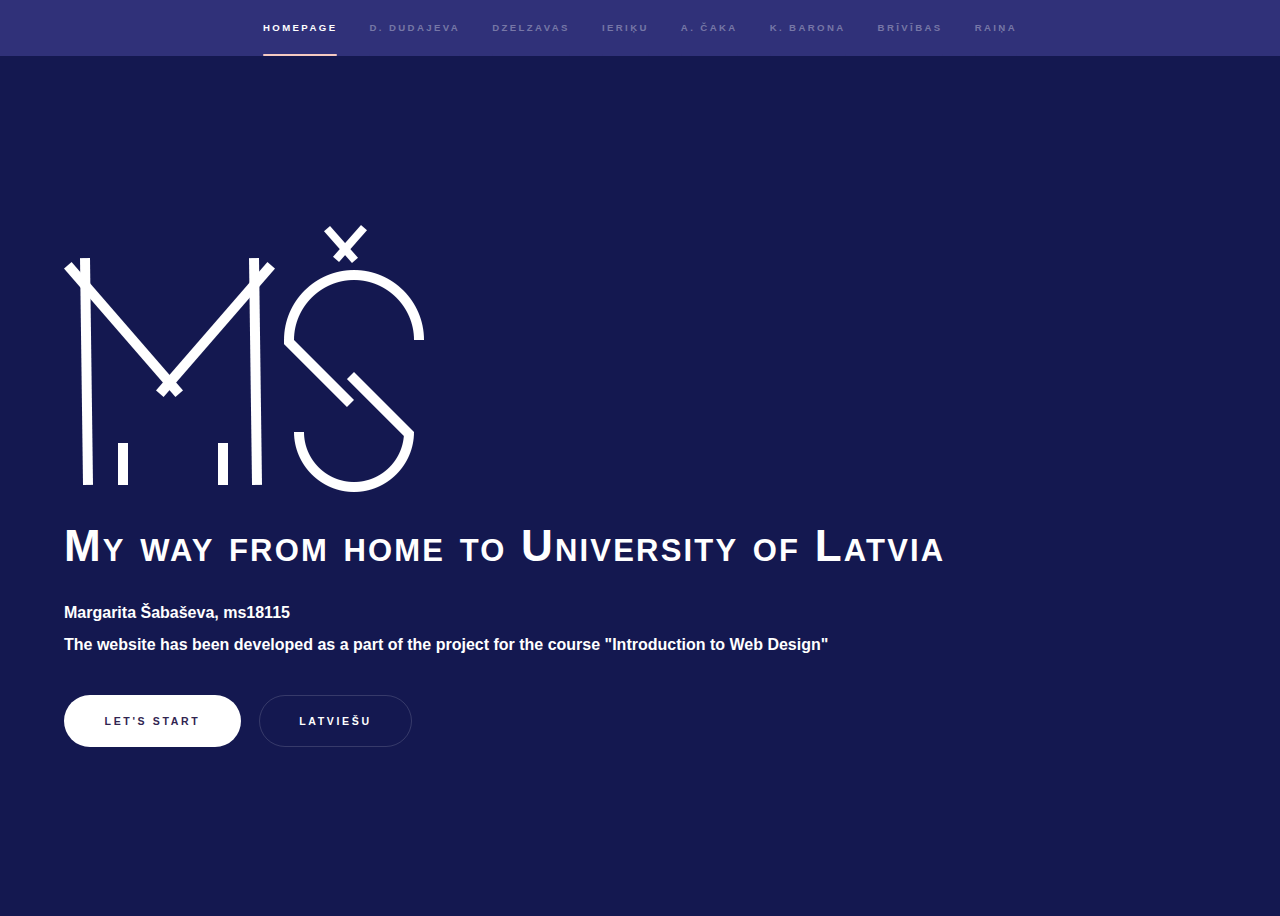
==== commit fd2fc3c2: "English translation added" ====
--- a/index.html
+++ b/index.html
@@ -14,7 +14,7 @@
 				<div class="inner">
 					<nav>
 						<ul>
-							<li><a href="index.html" class="active">Start</a></li>
+							<li><a href="index.html" class="active">Homepage</a></li>
 							<li><a href="dudajeva.html">D. Dudajeva</a></li>
 							<li><a href="dzelzavas.html">Dzelzavas</a></li>
 							<li><a href="ieriku.html">Ieriķu</a></li>
@@ -40,8 +40,8 @@
 							<h4>Margarita Šabaševa, ms18115</h3>
 							<h4 class="p-b">The website has been developed as a part of the project for the course "Introduction to Web Design"<h3>
 							<ul class="actions">
-								<li><a href="dudajeva.html" class="button  primary">Let's start</a></li>
-								<li><a href="dudajeva.html" class="button ">Latviešu</a></li>
+								<li><a href="dudajeva.html" class="button primary">Let's start</a></li>
+								<li><a href="https://mans-cels-margarita-sabaseva-lv.netlify.app/" class="button">Latviešu</a></li>
 							</ul>
 						</div>
 					</section>
